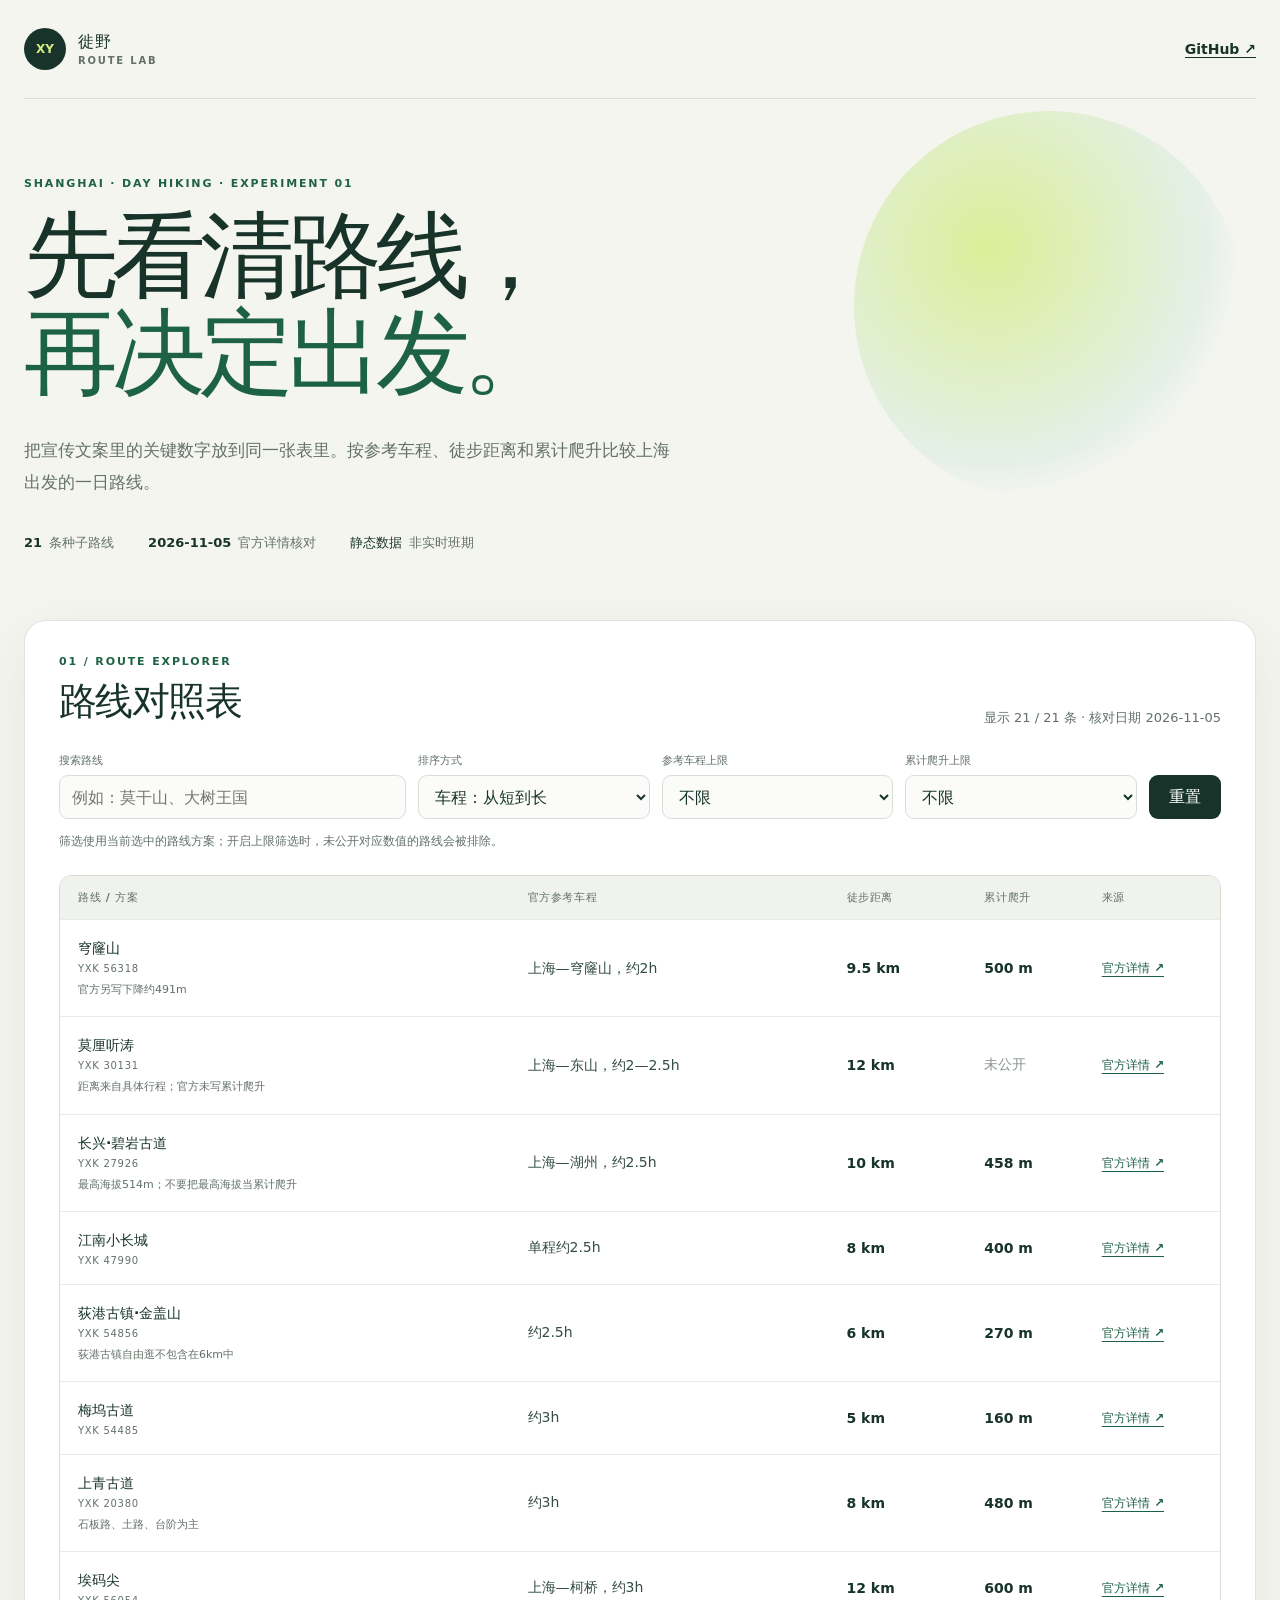
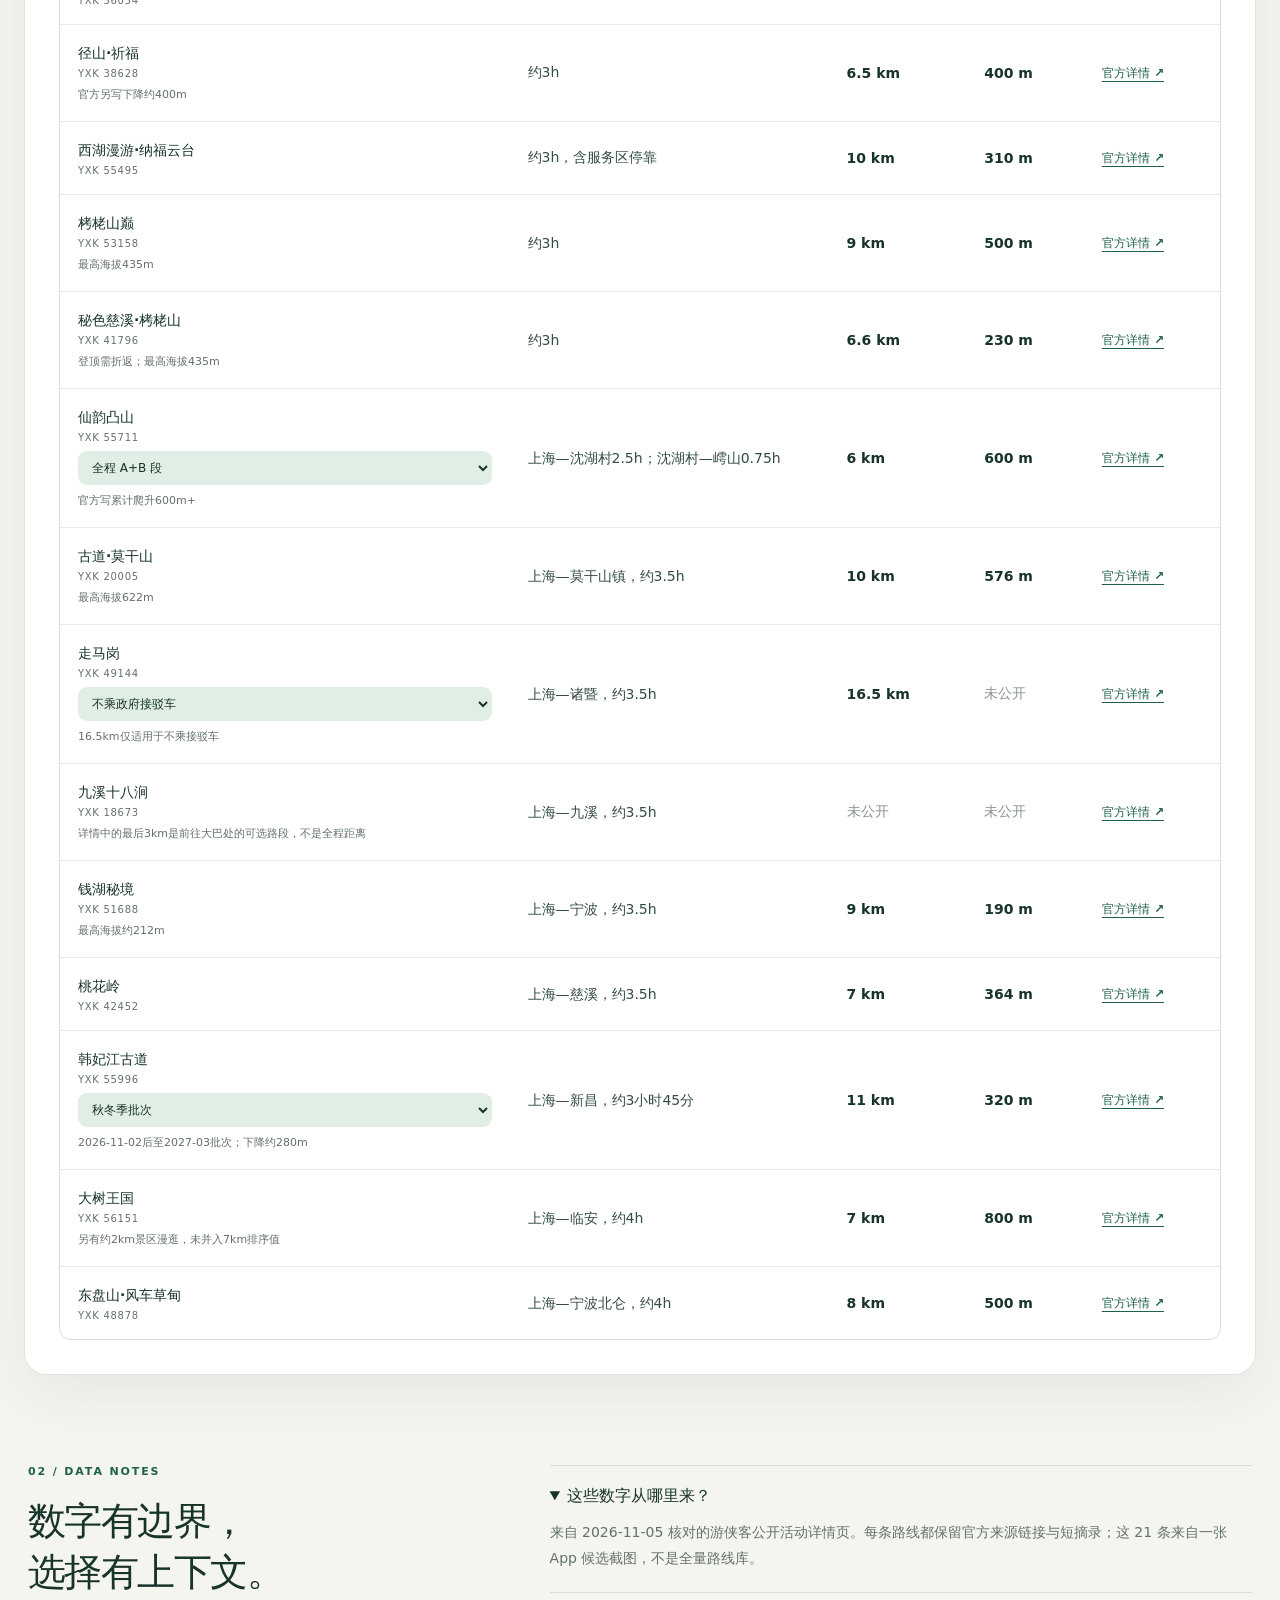
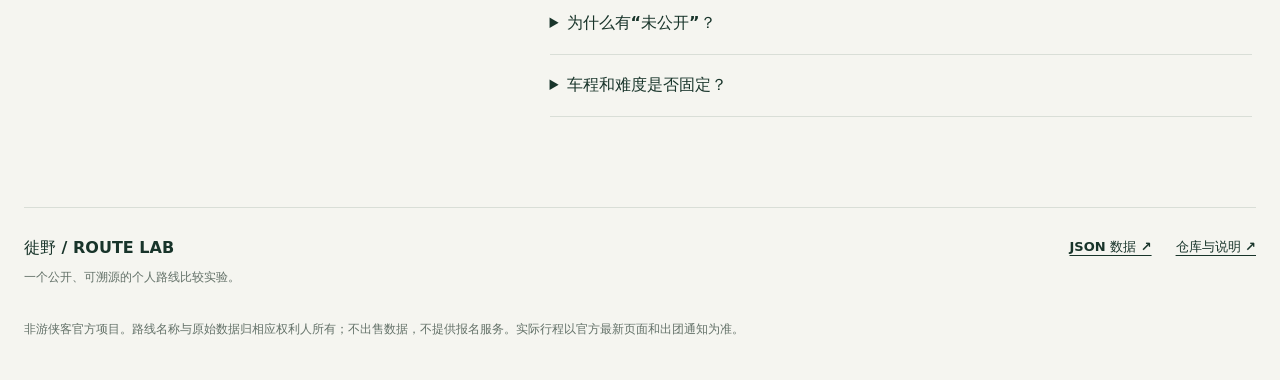
==== index.html @ b5602873 "Initial public route comparison experiment" ====
<!doctype html>
<html lang="zh-CN">
<head>
  <meta charset="utf-8">
  <meta name="viewport" content="width=device-width, initial-scale=1">
  <meta name="description" content="21 条上海一日徒步路线的车程、距离与累计爬升对照实验。">
  <title>徙野 · 上海一日徒步路线对照</title>
  <link rel="icon" href="./favicon.svg" type="image/svg+xml">
  <link rel="stylesheet" href="./style.css">
  <script src="./app.js" defer></script>
</head>
<body>
  <main class="page-shell">
    <nav class="topbar" aria-label="项目导航">
      <a class="brand" href="./" aria-label="徙野首页">
        <span class="brand-mark" aria-hidden="true">XY</span>
        <span>徙野 <small>ROUTE LAB</small></span>
      </a>
      <a class="repo-link" href="https://github.com/JohnQsk/youxiake-hiking-routes">GitHub ↗</a>
    </nav>

    <header class="hero">
      <p class="eyebrow">SHANGHAI · DAY HIKING · EXPERIMENT 01</p>
      <h1>先看清路线，<br><em>再决定出发。</em></h1>
      <p class="hero-copy">把宣传文案里的关键数字放到同一张表里。按参考车程、徒步距离和累计爬升比较上海出发的一日路线。</p>
      <div class="hero-meta" aria-label="数据集摘要">
        <span><strong id="route-total">21</strong> 条种子路线</span>
        <span><strong>2026-11-05</strong> 官方详情核对</span>
        <span><strong>静态数据</strong> 非实时班期</span>
      </div>
    </header>

    <section class="explorer" aria-labelledby="explorer-title">
      <div class="section-heading">
        <div>
          <p class="section-number">01 / ROUTE EXPLORER</p>
          <h2 id="explorer-title">路线对照表</h2>
        </div>
        <p id="result-summary" class="result-summary" aria-live="polite">正在读取路线数据…</p>
      </div>

      <div class="controls" aria-label="路线筛选与排序">
        <label class="search-control">
          <span>搜索路线</span>
          <input id="search" type="search" placeholder="例如：莫干山、大树王国" autocomplete="off">
        </label>
        <label>
          <span>排序方式</span>
          <select id="sort">
            <option value="drive-asc">车程：从短到长</option>
            <option value="drive-desc">车程：从长到短</option>
            <option value="distance-asc">距离：从短到长</option>
            <option value="distance-desc">距离：从长到短</option>
            <option value="ascent-asc">爬升：从低到高</option>
            <option value="ascent-desc">爬升：从高到低</option>
            <option value="screenshot">截图原始顺序</option>
          </select>
        </label>
        <label>
          <span>参考车程上限</span>
          <select id="max-drive">
            <option value="">不限</option>
            <option value="120">≤ 2 小时</option>
            <option value="150">≤ 2.5 小时</option>
            <option value="180">≤ 3 小时</option>
            <option value="210">≤ 3.5 小时</option>
            <option value="240">≤ 4 小时</option>
          </select>
        </label>
        <label>
          <span>累计爬升上限</span>
          <select id="max-ascent">
            <option value="">不限</option>
            <option value="200">≤ 200m</option>
            <option value="300">≤ 300m</option>
            <option value="400">≤ 400m</option>
            <option value="500">≤ 500m</option>
            <option value="600">≤ 600m</option>
            <option value="800">≤ 800m</option>
          </select>
        </label>
        <button id="reset" class="reset-button" type="button">重置</button>
      </div>

      <p class="control-note">筛选使用当前选中的路线方案；开启上限筛选时，未公开对应数值的路线会被排除。</p>

      <div class="table-wrap" tabindex="0" aria-label="可横向滚动的路线表">
        <table>
          <thead>
            <tr>
              <th scope="col">路线 / 方案</th>
              <th scope="col">官方参考车程</th>
              <th scope="col">徒步距离</th>
              <th scope="col">累计爬升</th>
              <th scope="col">来源</th>
            </tr>
          </thead>
          <tbody id="route-rows"></tbody>
        </table>
      </div>
      <p id="empty-state" class="empty-state" hidden>没有符合条件的路线。试试放宽筛选，或切换多方案路线。</p>
      <noscript>此对照表需要 JavaScript；也可以直接查看 <a href="./data/routes.json">routes.json</a>。</noscript>
    </section>

    <section class="notes" aria-labelledby="notes-title">
      <div>
        <p class="section-number">02 / DATA NOTES</p>
        <h2 id="notes-title">数字有边界，<br>选择有上下文。</h2>
      </div>
      <div class="note-list">
        <details open>
          <summary>这些数字从哪里来？</summary>
          <p>来自 2026-11-05 核对的游侠客公开活动详情页。每条路线都保留官方来源链接与短摘录；这 21 条来自一张 App 候选截图，不是全量路线库。</p>
        </details>
        <details>
          <summary>为什么有“未公开”？</summary>
          <p>未公开表示官方页面没有明确写出总量，绝不按 0 处理。最高海拔、下降、某一段接驳距离也不会被误当成累计爬升或全程徒步距离。</p>
        </details>
        <details>
          <summary>车程和难度是否固定？</summary>
          <p>车程是官方写明的单程或分段参考时间，不是实时导航时间。距离和爬升也不等于完整难度；天气、路况、季节与个人体能仍需另行判断。</p>
        </details>
      </div>
    </section>

    <footer>
      <div>
        <strong>徙野 / ROUTE LAB</strong>
        <p>一个公开、可溯源的个人路线比较实验。</p>
      </div>
      <div class="footer-links">
        <a href="./data/routes.json">JSON 数据 ↗</a>
        <a href="https://github.com/JohnQsk/youxiake-hiking-routes">仓库与说明 ↗</a>
      </div>
      <p class="disclaimer">非游侠客官方项目。路线名称与原始数据归相应权利人所有；不出售数据，不提供报名服务。实际行程以官方最新页面和出团通知为准。</p>
    </footer>
  </main>
</body>
</html>
---- style.css ----
:root {
  --paper: #f5f5f0;
  --surface: #ffffff;
  --ink: #18342a;
  --muted: #637168;
  --line: #d9ded7;
  --green: #1e6246;
  --green-light: #e0eee5;
  --lime: #d3ed82;
  --shadow: 0 18px 60px rgba(24, 52, 42, .07);
  font-family: Inter, "PingFang SC", "Microsoft YaHei", system-ui, sans-serif;
  color: var(--ink);
  background: var(--paper);
  font-synthesis: none;
}

* { box-sizing: border-box; }
html { scroll-behavior: smooth; }
body { margin: 0; min-width: 320px; }
a { color: inherit; text-underline-offset: 4px; }
button, input, select { font: inherit; }
button, select { cursor: pointer; }

.page-shell { width: min(1320px, calc(100% - 48px)); margin: 0 auto; }
.topbar { display: flex; justify-content: space-between; align-items: center; padding: 28px 0; border-bottom: 1px solid var(--line); }
.brand { display: inline-flex; align-items: center; gap: 12px; text-decoration: none; font-weight: 800; letter-spacing: .08em; }
.brand small { display: block; margin-top: 2px; color: var(--muted); font-size: 10px; letter-spacing: .18em; }
.brand-mark { display: grid; place-items: center; width: 42px; height: 42px; border-radius: 50%; background: var(--ink); color: var(--lime); font-size: 12px; letter-spacing: 0; }
.repo-link { font-size: 14px; font-weight: 650; text-decoration: none; border-bottom: 1px solid var(--ink); }

.hero { padding: 78px 0 68px; position: relative; overflow: hidden; }
.hero::after { content: ""; position: absolute; z-index: -1; width: 390px; height: 390px; right: 1%; top: 12px; border-radius: 50%; background: radial-gradient(circle at 35% 35%, var(--lime), var(--green-light) 60%, transparent 70%); opacity: .8; }
.eyebrow, .section-number { margin: 0 0 18px; color: var(--green); font-size: 11px; font-weight: 800; letter-spacing: .17em; }
h1 { max-width: 820px; margin: 0; font-size: clamp(48px, 7.5vw, 94px); line-height: 1.03; letter-spacing: -.065em; font-weight: 800; }
h1 em { color: var(--green); font-style: normal; }
.hero-copy { max-width: 650px; margin: 32px 0 36px; color: var(--muted); font-size: 17px; line-height: 1.9; }
.hero-meta { display: flex; flex-wrap: wrap; gap: 12px 34px; color: var(--muted); font-size: 13px; }
.hero-meta span { display: flex; align-items: baseline; gap: 7px; }
.hero-meta strong { color: var(--ink); font-weight: 700; }

.explorer { padding: 34px; border: 1px solid rgba(217, 222, 215, .8); border-radius: 22px; background: var(--surface); box-shadow: var(--shadow); }
.section-heading { display: flex; justify-content: space-between; align-items: end; gap: 20px; margin-bottom: 26px; }
.section-heading .section-number { margin-bottom: 8px; }
h2 { margin: 0; font-size: clamp(28px, 3vw, 40px); letter-spacing: -.04em; }
.result-summary { margin: 0; color: var(--muted); font-size: 13px; }
.controls { display: grid; grid-template-columns: minmax(210px, 1.5fr) repeat(3, minmax(150px, 1fr)) auto; gap: 12px; align-items: end; }
.controls label { display: grid; gap: 7px; min-width: 0; }
.controls label > span { color: var(--muted); font-size: 11px; font-weight: 650; }
input, select { width: 100%; min-height: 44px; border: 1px solid var(--line); border-radius: 9px; background: #fbfcf9; color: var(--ink); padding: 10px 12px; outline: none; }
input:focus, select:focus, button:focus-visible, .table-wrap:focus-visible { border-color: var(--green); box-shadow: 0 0 0 3px rgba(30, 98, 70, .12); }
.reset-button { min-height: 44px; border: 0; border-radius: 9px; background: var(--ink); color: white; padding: 10px 20px; font-weight: 650; }
.reset-button:hover { background: var(--green); }
.control-note { margin: 13px 0 24px; color: var(--muted); font-size: 12px; line-height: 1.6; }

.table-wrap { overflow-x: auto; border: 1px solid var(--line); border-radius: 12px; outline: none; }
table { width: 100%; min-width: 880px; border-collapse: collapse; text-align: left; }
th { padding: 14px 18px; background: #f0f3ed; color: var(--muted); font-size: 11px; letter-spacing: .06em; font-weight: 750; }
td { padding: 18px; border-top: 1px solid #e8ebe5; vertical-align: middle; font-size: 14px; }
tbody tr { transition: background .15s ease; }
tbody tr:hover { background: #fafbf7; }
.route-name { display: inline-block; font-weight: 720; line-height: 1.5; }
.route-id { display: block; margin-top: 4px; color: var(--muted); font-size: 10px; letter-spacing: .07em; }
.metric { display: block; font-variant-numeric: tabular-nums; font-weight: 680; white-space: nowrap; }
.drive-text { max-width: 230px; color: #344d42; line-height: 1.6; }
.unknown { color: #8a948d; font-weight: 500; }
.variant-select { min-height: 34px; margin-top: 8px; padding: 5px 9px; font-size: 12px; background: var(--green-light); border-color: transparent; }
.variant-note { display: block; max-width: 350px; margin-top: 7px; color: var(--muted); font-size: 11px; line-height: 1.55; }
.source-link { color: var(--green); font-size: 12px; font-weight: 700; white-space: nowrap; }
.empty-state { padding: 38px 20px; text-align: center; color: var(--muted); }

.notes { display: grid; grid-template-columns: .9fr 1.4fr; gap: 70px; padding: 90px 4px; }
.note-list details { border-top: 1px solid var(--line); padding: 20px 0; }
.note-list details:last-child { border-bottom: 1px solid var(--line); }
summary { cursor: pointer; font-weight: 700; }
.note-list p { margin: 13px 0 0; color: var(--muted); font-size: 14px; line-height: 1.85; }

footer { display: grid; grid-template-columns: 1fr auto; gap: 24px; align-items: start; padding: 30px 0 40px; border-top: 1px solid var(--line); }
footer p { margin: 8px 0 0; color: var(--muted); font-size: 12px; line-height: 1.7; }
.footer-links { display: flex; gap: 24px; font-size: 13px; font-weight: 650; }
.disclaimer { grid-column: 1 / -1; max-width: 900px; }

@media (max-width: 1050px) {
  .controls { grid-template-columns: repeat(2, 1fr); }
  .search-control { grid-column: 1 / -1; }
  .reset-button { align-self: end; }
}
@media (max-width: 700px) {
  .page-shell { width: min(100% - 28px, 1320px); }
  .topbar { padding: 20px 0; }
  .hero { padding: 52px 0 44px; }
  .hero::after { width: 240px; height: 240px; right: -100px; }
  .hero-copy { font-size: 15px; }
  .hero-meta { display: grid; gap: 10px; }
  .explorer { padding: 20px 14px; border-radius: 16px; }
  .section-heading { display: block; }
  .result-summary { margin-top: 10px; }
  .controls { grid-template-columns: 1fr; }
  .search-control { grid-column: auto; }
  .reset-button { width: 100%; }
  .notes { grid-template-columns: 1fr; gap: 32px; padding: 60px 4px; }
  footer { grid-template-columns: 1fr; }
  .footer-links { flex-wrap: wrap; }
}
@media (prefers-reduced-motion: reduce) {
  html { scroll-behavior: auto; }
  * { transition: none !important; }
}
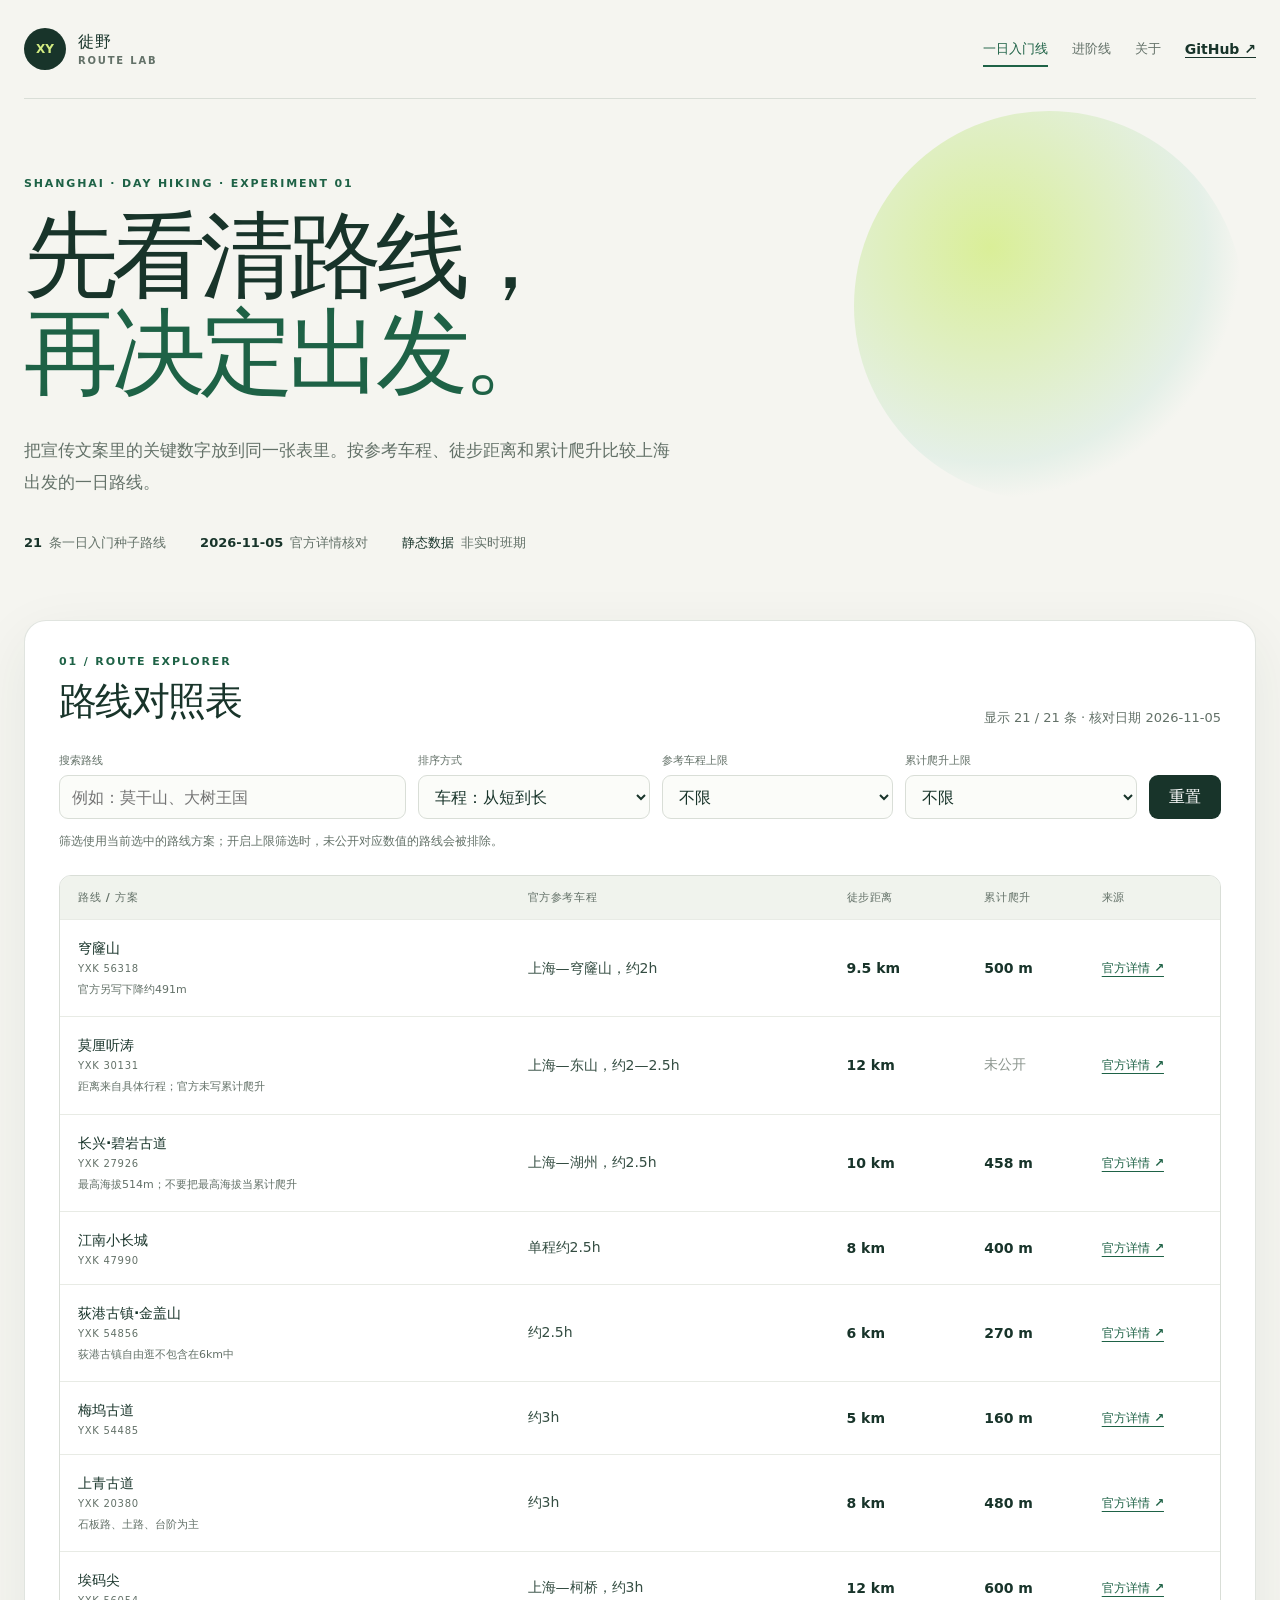
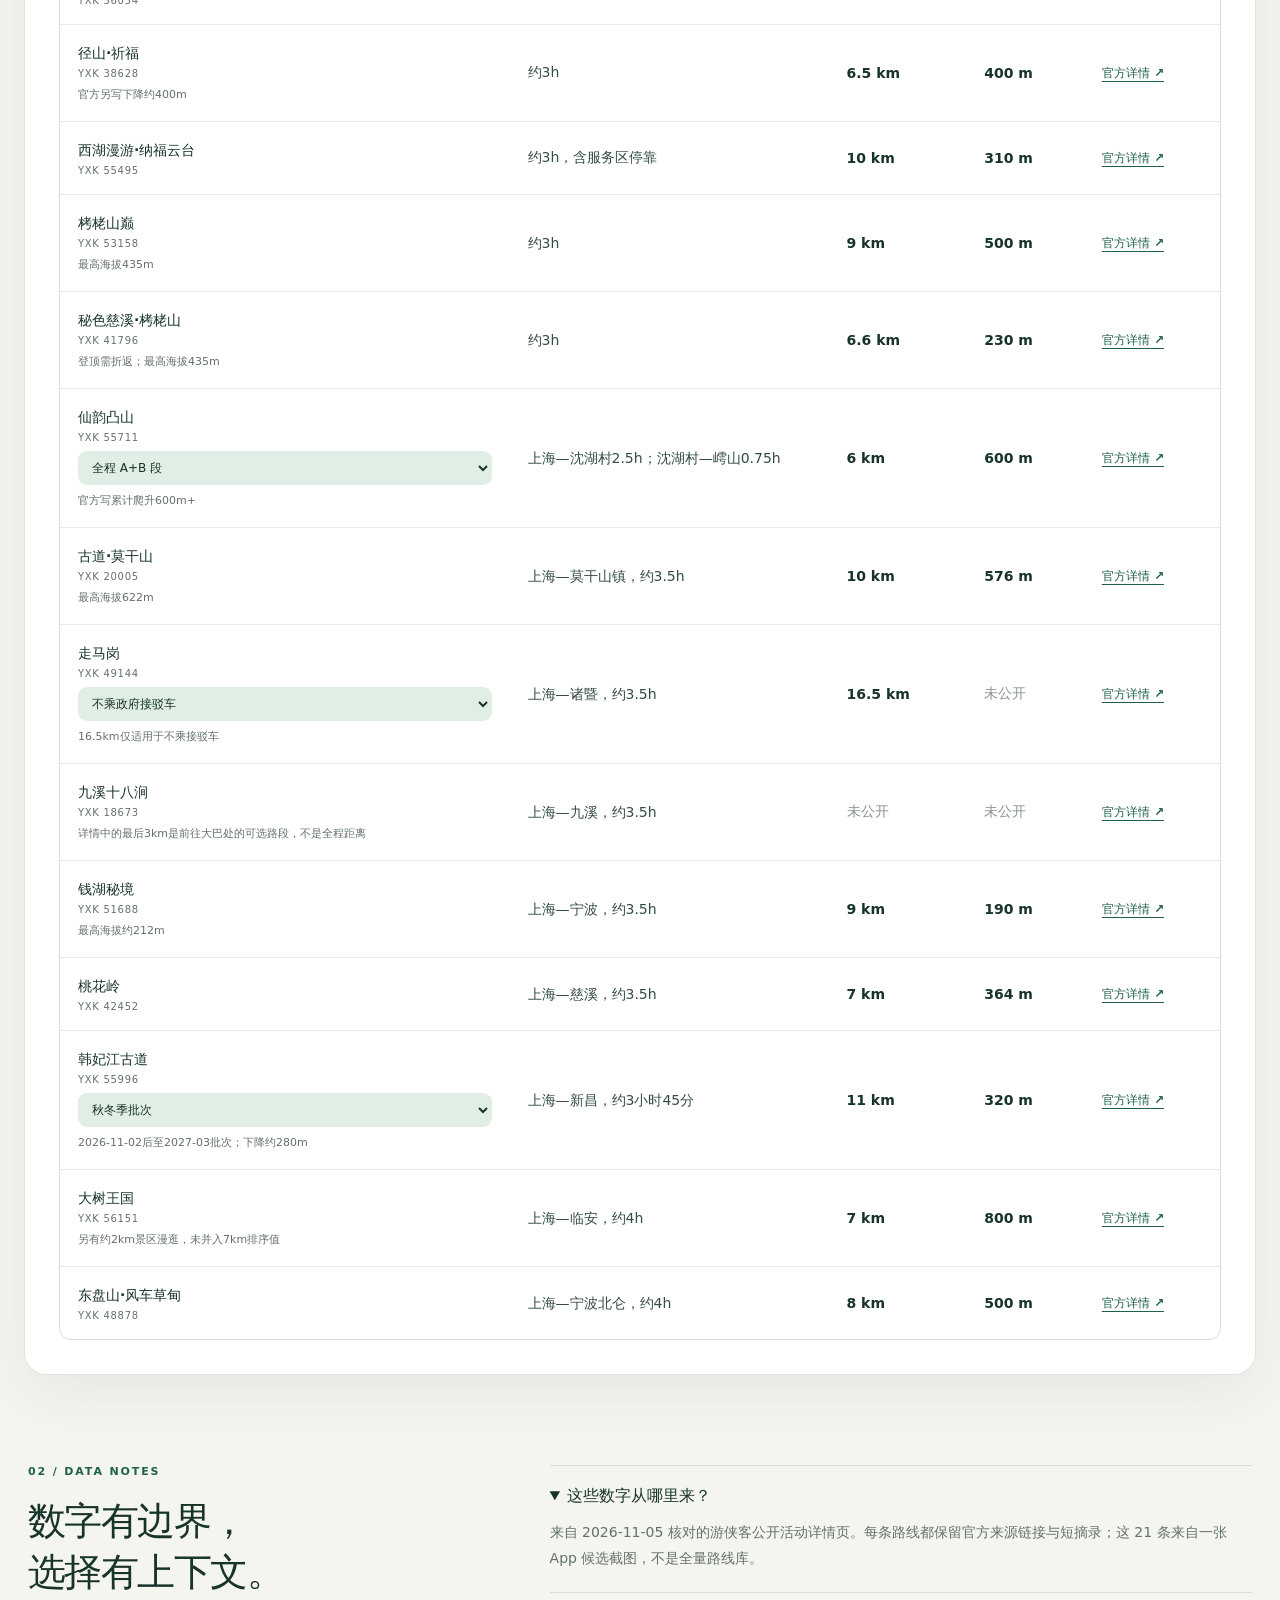
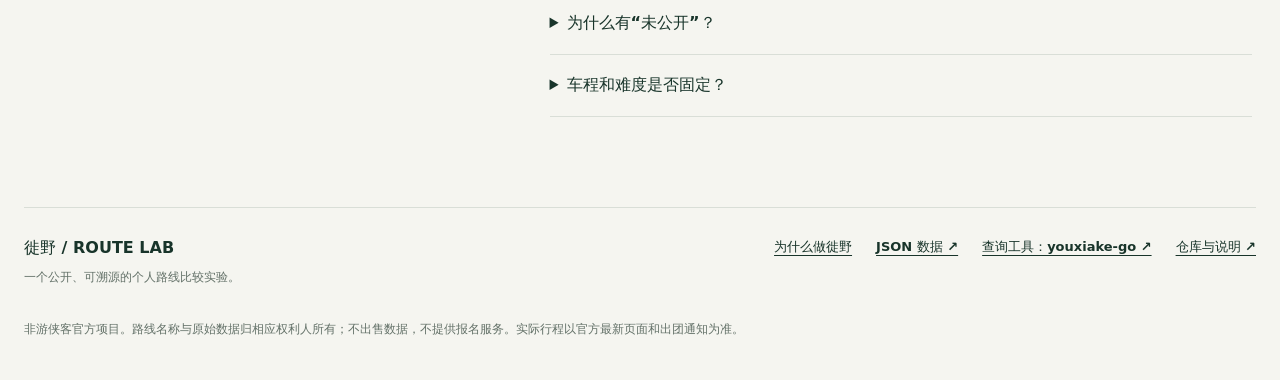
==== commit 0ca661e3: "Add project story, credits and advanced route placeholder" ====
--- a/index.html
+++ b/index.html
@@ -16,7 +16,12 @@
         <span class="brand-mark" aria-hidden="true">XY</span>
         <span>徙野 <small>ROUTE LAB</small></span>
       </a>
-      <a class="repo-link" href="https://github.com/JohnQsk/youxiake-hiking-routes">GitHub ↗</a>
+      <div class="nav-links">
+        <a class="nav-link" href="./" aria-current="page">一日入门线</a>
+        <a class="nav-link" href="./advanced.html">进阶线</a>
+        <a class="nav-link" href="./about.html">关于</a>
+        <a class="repo-link" href="https://github.com/JohnQsk/youxiake-hiking-routes">GitHub ↗</a>
+      </div>
     </nav>
 
     <header class="hero">
@@ -24,7 +29,7 @@
       <h1>先看清路线，<br><em>再决定出发。</em></h1>
       <p class="hero-copy">把宣传文案里的关键数字放到同一张表里。按参考车程、徒步距离和累计爬升比较上海出发的一日路线。</p>
       <div class="hero-meta" aria-label="数据集摘要">
-        <span><strong id="route-total">21</strong> 条种子路线</span>
+        <span><strong id="route-total">21</strong> 条一日入门种子路线</span>
         <span><strong>2026-11-05</strong> 官方详情核对</span>
         <span><strong>静态数据</strong> 非实时班期</span>
       </div>
@@ -129,7 +134,9 @@
         <p>一个公开、可溯源的个人路线比较实验。</p>
       </div>
       <div class="footer-links">
+        <a href="./about.html">为什么做徙野</a>
         <a href="./data/routes.json">JSON 数据 ↗</a>
+        <a href="https://github.com/vanawaker/youxiake-go">查询工具：youxiake-go ↗</a>
         <a href="https://github.com/JohnQsk/youxiake-hiking-routes">仓库与说明 ↗</a>
       </div>
       <p class="disclaimer">非游侠客官方项目。路线名称与原始数据归相应权利人所有；不出售数据，不提供报名服务。实际行程以官方最新页面和出团通知为准。</p>
--- a/style.css
+++ b/style.css
@@ -26,6 +26,10 @@
 .brand { display: inline-flex; align-items: center; gap: 12px; text-decoration: none; font-weight: 800; letter-spacing: .08em; }
 .brand small { display: block; margin-top: 2px; color: var(--muted); font-size: 10px; letter-spacing: .18em; }
 .brand-mark { display: grid; place-items: center; width: 42px; height: 42px; border-radius: 50%; background: var(--ink); color: var(--lime); font-size: 12px; letter-spacing: 0; }
+.nav-links { display: flex; align-items: center; flex-wrap: wrap; gap: 24px; }
+.nav-link { position: relative; color: var(--muted); font-size: 13px; font-weight: 650; text-decoration: none; }
+.nav-link:hover, .nav-link[aria-current="page"] { color: var(--green); }
+.nav-link[aria-current="page"]::after { content: ""; position: absolute; left: 0; right: 0; bottom: -9px; height: 2px; background: var(--green); }
 .repo-link { font-size: 14px; font-weight: 650; text-decoration: none; border-bottom: 1px solid var(--ink); }
 
 .hero { padding: 78px 0 68px; position: relative; overflow: hidden; }
@@ -79,6 +83,34 @@
 .footer-links { display: flex; gap: 24px; font-size: 13px; font-weight: 650; }
 .disclaimer { grid-column: 1 / -1; max-width: 900px; }
 
+.subpage-hero { max-width: 850px; padding: 74px 0 48px; }
+.subpage-hero h1 { font-size: clamp(42px, 6vw, 76px); }
+.subpage-hero .hero-copy { margin-bottom: 0; }
+.about-grid { display: grid; grid-template-columns: 1.4fr .8fr; gap: 70px; padding: 20px 0 70px; }
+.prose section { margin-bottom: 38px; }
+.prose h2 { margin-bottom: 15px; font-size: 25px; letter-spacing: -.025em; }
+.prose p, .prose li { color: var(--muted); font-size: 15px; line-height: 1.95; }
+.prose p { margin: 0; }
+.prose ul { margin: 12px 0 0; padding-left: 22px; }
+.prose a { color: var(--green); font-weight: 650; }
+.principle-card { align-self: start; padding: 26px; border-radius: 16px; background: var(--ink); color: white; }
+.principle-card h2 { margin-bottom: 20px; font-size: 22px; }
+.principle-card p { margin: 0 0 18px; color: #d6e2d9; font-size: 13px; line-height: 1.8; }
+.principle-card p:last-child { margin-bottom: 0; }
+.credit-box { display: flex; justify-content: space-between; align-items: center; gap: 30px; padding: 30px; margin-bottom: 70px; border-radius: 16px; background: var(--green-light); }
+.credit-box h2 { margin-bottom: 10px; font-size: 26px; }
+.credit-box p { margin: 0; color: var(--muted); line-height: 1.8; }
+.credit-box a { color: var(--green); font-weight: 750; }
+.credit-box .primary-link { color: white; }
+.credit-box .primary-link:hover { color: white; }
+.placeholder { display: grid; place-items: center; min-height: 540px; padding: 70px 20px; text-align: center; }
+.placeholder-inner { max-width: 620px; }
+.placeholder-mark { display: grid; place-items: center; width: 76px; height: 76px; margin: 0 auto 30px; border: 1px solid var(--green); border-radius: 50%; color: var(--green); font-size: 13px; letter-spacing: .12em; }
+.placeholder h1 { font-size: clamp(48px, 8vw, 88px); }
+.placeholder p { margin: 26px auto 32px; color: var(--muted); line-height: 1.9; }
+.primary-link { display: inline-block; padding: 12px 20px; border-radius: 9px; background: var(--ink); color: white; text-decoration: none; font-size: 14px; font-weight: 700; }
+.primary-link:hover { background: var(--green); }
+
 @media (max-width: 1050px) {
   .controls { grid-template-columns: repeat(2, 1fr); }
   .search-control { grid-column: 1 / -1; }
@@ -86,7 +118,15 @@
 }
 @media (max-width: 700px) {
   .page-shell { width: min(100% - 28px, 1320px); }
-  .topbar { padding: 20px 0; }
+  .topbar { padding: 20px 0; flex-direction: column; align-items: flex-start; gap: 20px; }
+  .nav-links { width: 100%; justify-content: flex-start; gap: 14px 20px; }
+  .nav-link { font-size: 12px; }
+  .repo-link { font-size: 12px; }
+  .subpage-hero { padding: 52px 0 35px; }
+  .about-grid { grid-template-columns: 1fr; gap: 20px; padding-bottom: 45px; }
+  .credit-box { display: block; padding: 22px; margin-bottom: 45px; }
+  .credit-box .primary-link { display: inline-block; margin-top: 22px; }
+  .placeholder { min-height: 480px; padding: 55px 8px; }
   .hero { padding: 52px 0 44px; }
   .hero::after { width: 240px; height: 240px; right: -100px; }
   .hero-copy { font-size: 15px; }
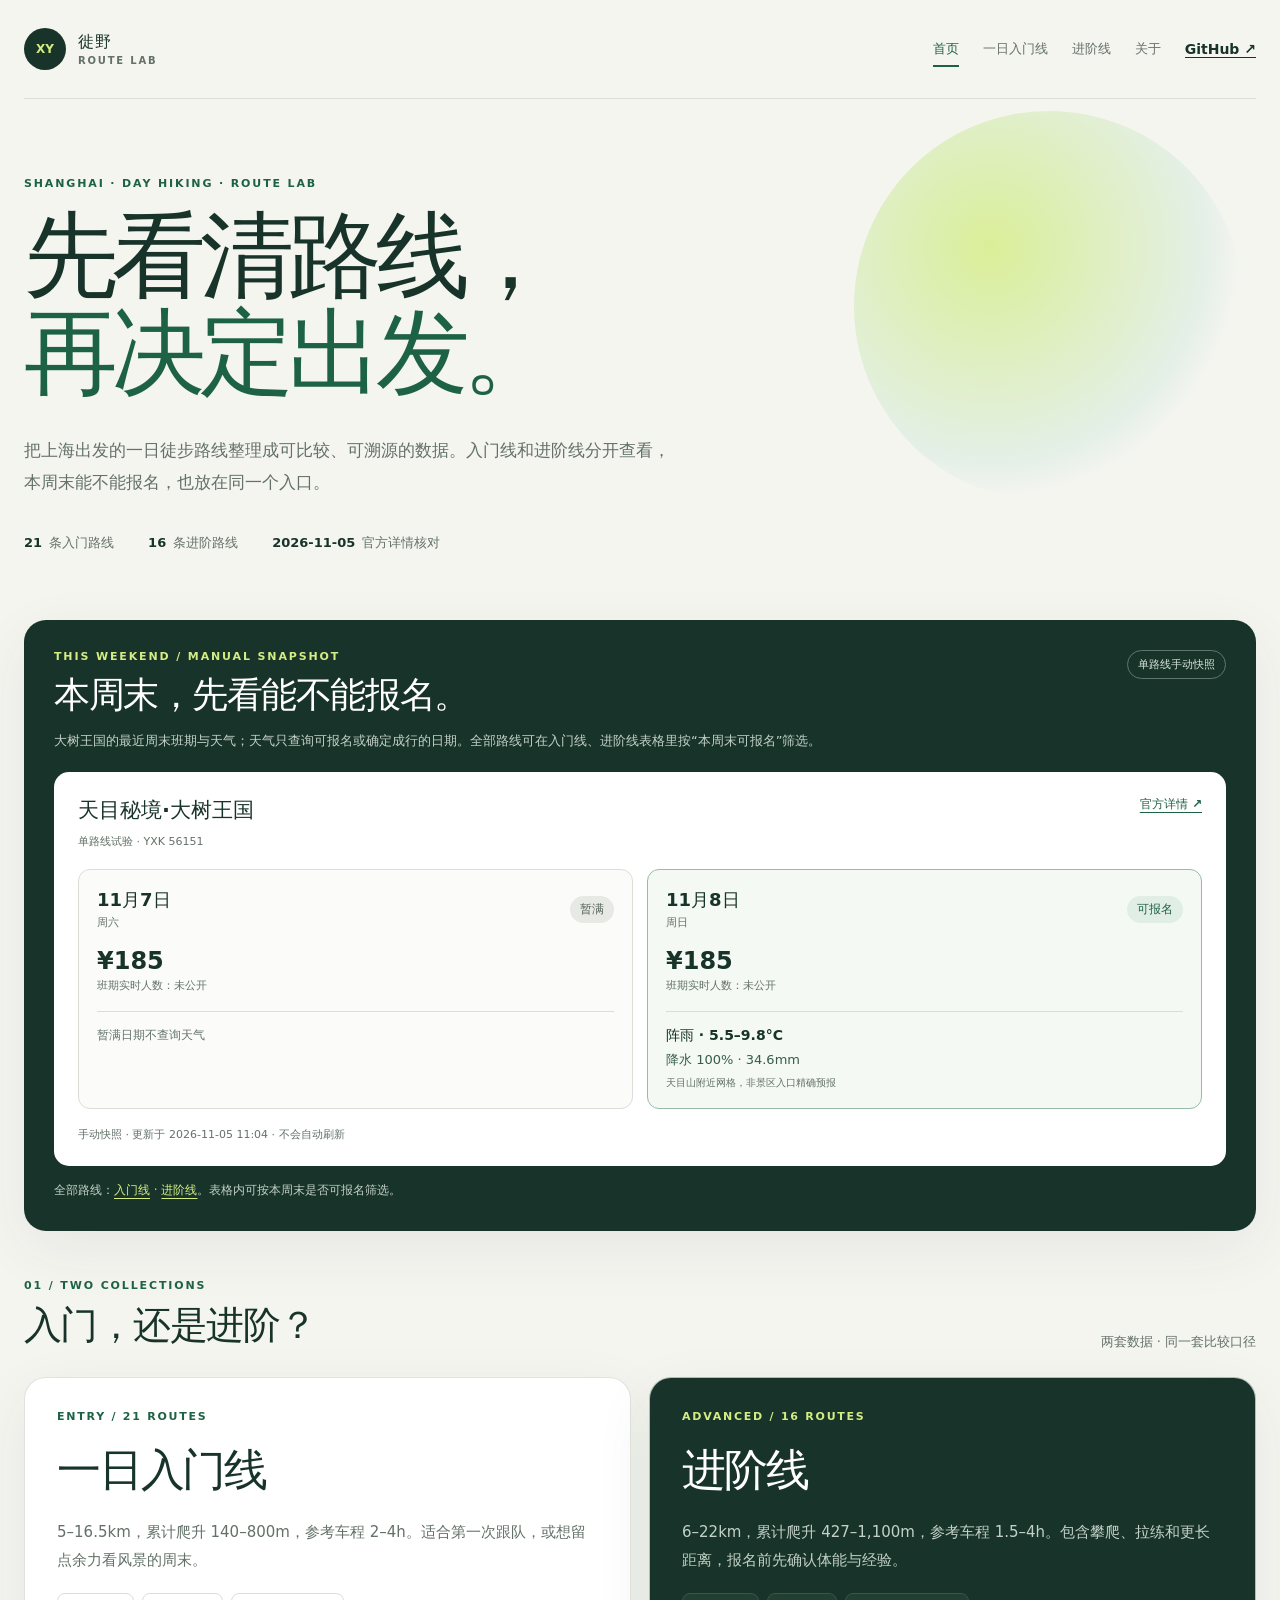
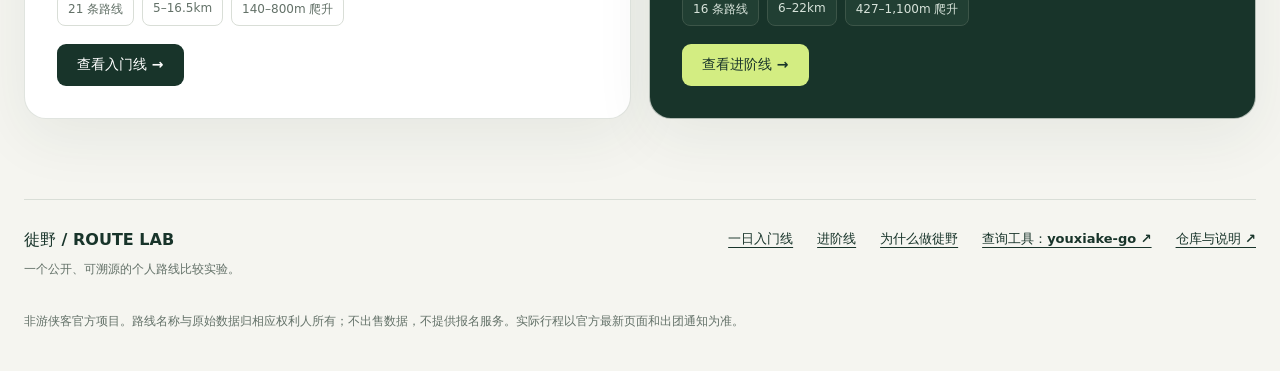
==== commit 263d2b3e: "Add advanced routes, weekend availability and homepage - Add 16 verified advanced routes with series" ====
--- a/index.html
+++ b/index.html
@@ -3,11 +3,11 @@
 <head>
   <meta charset="utf-8">
   <meta name="viewport" content="width=device-width, initial-scale=1">
-  <meta name="description" content="21 条上海一日徒步路线的车程、距离与累计爬升对照实验。">
+  <meta name="description" content="徙野：把上海出发的一日徒步路线整理成可比较、可溯源的数据，入门线与进阶线分开查看，并标注本周末能否报名。">
   <title>徙野 · 上海一日徒步路线对照</title>
   <link rel="icon" href="./favicon.svg" type="image/svg+xml">
   <link rel="stylesheet" href="./style.css">
-  <script src="./app.js" defer></script>
+  <script src="./weekend.js" defer></script>
 </head>
 <body>
   <main class="page-shell">
@@ -17,7 +17,8 @@
         <span>徙野 <small>ROUTE LAB</small></span>
       </a>
       <div class="nav-links">
-        <a class="nav-link" href="./" aria-current="page">一日入门线</a>
+        <a class="nav-link" href="./" aria-current="page">首页</a>
+        <a class="nav-link" href="./beginner.html">一日入门线</a>
         <a class="nav-link" href="./advanced.html">进阶线</a>
         <a class="nav-link" href="./about.html">关于</a>
         <a class="repo-link" href="https://github.com/JohnQsk/youxiake-hiking-routes">GitHub ↗</a>
@@ -25,106 +26,65 @@
     </nav>
 
     <header class="hero">
-      <p class="eyebrow">SHANGHAI · DAY HIKING · EXPERIMENT 01</p>
+      <p class="eyebrow">SHANGHAI · DAY HIKING · ROUTE LAB</p>
       <h1>先看清路线，<br><em>再决定出发。</em></h1>
-      <p class="hero-copy">把宣传文案里的关键数字放到同一张表里。按参考车程、徒步距离和累计爬升比较上海出发的一日路线。</p>
+      <p class="hero-copy">把上海出发的一日徒步路线整理成可比较、可溯源的数据。入门线和进阶线分开查看，本周末能不能报名，也放在同一个入口。</p>
       <div class="hero-meta" aria-label="数据集摘要">
-        <span><strong id="route-total">21</strong> 条一日入门种子路线</span>
+        <span><strong>21</strong> 条入门路线</span>
+        <span><strong>16</strong> 条进阶路线</span>
         <span><strong>2026-11-05</strong> 官方详情核对</span>
-        <span><strong>静态数据</strong> 非实时班期</span>
       </div>
     </header>
 
-    <section class="explorer" aria-labelledby="explorer-title">
+    <section class="weekend-preview" aria-labelledby="weekend-title">
+      <div class="weekend-heading">
+        <div>
+          <p class="section-number">THIS WEEKEND / MANUAL SNAPSHOT</p>
+          <h2 id="weekend-title">本周末，先看能不能报名。</h2>
+        </div>
+        <span class="experiment-badge">单路线手动快照</span>
+      </div>
+      <p class="weekend-intro">大树王国的最近周末班期与天气；天气只查询可报名或确定成行的日期。全部路线可在入门线、进阶线表格里按“本周末可报名”筛选。</p>
+      <div id="weekend-preview-content" aria-live="polite">
+        <p class="preview-loading">正在读取大树王国的手动快照…</p>
+      </div>
+      <noscript>本周预览需要 JavaScript，也可以直接查看 <a href="./data/weekend-preview.json">weekend-preview.json</a>。</noscript>
+      <p class="weekend-more">全部路线：<a href="./beginner.html">入门线</a> · <a href="./advanced.html">进阶线</a>。表格内可按本周末是否可报名筛选。</p>
+    </section>
+
+    <section class="families" aria-labelledby="families-title">
       <div class="section-heading">
         <div>
-          <p class="section-number">01 / ROUTE EXPLORER</p>
-          <h2 id="explorer-title">路线对照表</h2>
+          <p class="section-number">01 / TWO COLLECTIONS</p>
+          <h2 id="families-title">入门，还是进阶？</h2>
         </div>
-        <p id="result-summary" class="result-summary" aria-live="polite">正在读取路线数据…</p>
+        <p class="result-summary">两套数据 · 同一套比较口径</p>
       </div>
 
-      <div class="controls" aria-label="路线筛选与排序">
-        <label class="search-control">
-          <span>搜索路线</span>
-          <input id="search" type="search" placeholder="例如：莫干山、大树王国" autocomplete="off">
-        </label>
-        <label>
-          <span>排序方式</span>
-          <select id="sort">
-            <option value="drive-asc">车程：从短到长</option>
-            <option value="drive-desc">车程：从长到短</option>
-            <option value="distance-asc">距离：从短到长</option>
-            <option value="distance-desc">距离：从长到短</option>
-            <option value="ascent-asc">爬升：从低到高</option>
-            <option value="ascent-desc">爬升：从高到低</option>
-            <option value="screenshot">截图原始顺序</option>
-          </select>
-        </label>
-        <label>
-          <span>参考车程上限</span>
-          <select id="max-drive">
-            <option value="">不限</option>
-            <option value="120">≤ 2 小时</option>
-            <option value="150">≤ 2.5 小时</option>
-            <option value="180">≤ 3 小时</option>
-            <option value="210">≤ 3.5 小时</option>
-            <option value="240">≤ 4 小时</option>
-          </select>
-        </label>
-        <label>
-          <span>累计爬升上限</span>
-          <select id="max-ascent">
-            <option value="">不限</option>
-            <option value="200">≤ 200m</option>
-            <option value="300">≤ 300m</option>
-            <option value="400">≤ 400m</option>
-            <option value="500">≤ 500m</option>
-            <option value="600">≤ 600m</option>
-            <option value="800">≤ 800m</option>
-          </select>
-        </label>
-        <button id="reset" class="reset-button" type="button">重置</button>
-      </div>
+      <div class="family-grid">
+        <article class="family-card">
+          <p class="family-label">ENTRY / 21 ROUTES</p>
+          <h3>一日入门线</h3>
+          <p class="family-copy">5–16.5km，累计爬升 140–800m，参考车程 2–4h。适合第一次跟队，或想留点余力看风景的周末。</p>
+          <ul class="family-facts" aria-label="入门线数据摘要">
+            <li>21 条路线</li>
+            <li>5–16.5km</li>
+            <li>140–800m 爬升</li>
+          </ul>
+          <a class="primary-link" href="./beginner.html">查看入门线 →</a>
+        </article>
 
-      <p class="control-note">筛选使用当前选中的路线方案；开启上限筛选时，未公开对应数值的路线会被排除。</p>
-
-      <div class="table-wrap" tabindex="0" aria-label="可横向滚动的路线表">
-        <table>
-          <thead>
-            <tr>
-              <th scope="col">路线 / 方案</th>
-              <th scope="col">官方参考车程</th>
-              <th scope="col">徒步距离</th>
-              <th scope="col">累计爬升</th>
-              <th scope="col">来源</th>
-            </tr>
-          </thead>
-          <tbody id="route-rows"></tbody>
-        </table>
-      </div>
-      <p id="empty-state" class="empty-state" hidden>没有符合条件的路线。试试放宽筛选，或切换多方案路线。</p>
-      <noscript>此对照表需要 JavaScript；也可以直接查看 <a href="./data/routes.json">routes.json</a>。</noscript>
-    </section>
-
-    <section class="notes" aria-labelledby="notes-title">
-      <div>
-        <p class="section-number">02 / DATA NOTES</p>
-        <h2 id="notes-title">数字有边界，<br>选择有上下文。</h2>
-      </div>
-      <div class="note-list">
-        <details open>
-          <summary>这些数字从哪里来？</summary>
-          <p>来自 2026-11-05 核对的游侠客公开活动详情页。每条路线都保留官方来源链接与短摘录；这 21 条来自一张 App 候选截图，不是全量路线库。</p>
-        </details>
-        <details>
-          <summary>为什么有“未公开”？</summary>
-          <p>未公开表示官方页面没有明确写出总量，绝不按 0 处理。最高海拔、下降、某一段接驳距离也不会被误当成累计爬升或全程徒步距离。</p>
-        </details>
-        <details>
-          <summary>车程和难度是否固定？</summary>
-          <p>车程是官方写明的单程或分段参考时间，不是实时导航时间。距离和爬升也不等于完整难度；天气、路况、季节与个人体能仍需另行判断。</p>
-        </details>
+        <article class="family-card family-card-advanced">
+          <p class="family-label">ADVANCED / 16 ROUTES</p>
+          <h3>进阶线</h3>
+          <p class="family-copy">6–22km，累计爬升 427–1,100m，参考车程 1.5–4h。包含攀爬、拉练和更长距离，报名前先确认体能与经验。</p>
+          <ul class="family-facts" aria-label="进阶线数据摘要">
+            <li>16 条路线</li>
+            <li>6–22km</li>
+            <li>427–1,100m 爬升</li>
+          </ul>
+          <a class="primary-link" href="./advanced.html">查看进阶线 →</a>
+        </article>
       </div>
     </section>
 
@@ -134,8 +94,9 @@
         <p>一个公开、可溯源的个人路线比较实验。</p>
       </div>
       <div class="footer-links">
+        <a href="./beginner.html">一日入门线</a>
+        <a href="./advanced.html">进阶线</a>
         <a href="./about.html">为什么做徙野</a>
-        <a href="./data/routes.json">JSON 数据 ↗</a>
         <a href="https://github.com/vanawaker/youxiake-go">查询工具：youxiake-go ↗</a>
         <a href="https://github.com/JohnQsk/youxiake-hiking-routes">仓库与说明 ↗</a>
       </div>
--- a/style.css
+++ b/style.css
@@ -42,12 +42,59 @@
 .hero-meta span { display: flex; align-items: baseline; gap: 7px; }
 .hero-meta strong { color: var(--ink); font-weight: 700; }
 
+.weekend-preview { margin-bottom: 28px; padding: 30px; border-radius: 22px; background: var(--ink); color: white; box-shadow: var(--shadow); }
+.weekend-heading { display: flex; justify-content: space-between; align-items: start; gap: 20px; }
+.weekend-preview .section-number { margin-bottom: 8px; color: var(--lime); }
+.weekend-heading h2 { font-size: clamp(25px, 3vw, 36px); }
+.experiment-badge { flex: none; padding: 6px 10px; border: 1px solid #5f776b; border-radius: 999px; color: #d6e2d9; font-size: 11px; }
+.weekend-intro { margin: 12px 0 22px; color: #c3d1c8; font-size: 13px; }
+.weekend-route-card { padding: 24px; border-radius: 15px; background: var(--surface); color: var(--ink); }
+.weekend-route-header { display: flex; justify-content: space-between; align-items: start; gap: 20px; margin-bottom: 20px; }
+.weekend-route-header h3 { margin: 0 0 6px; font-size: 21px; }
+.snapshot-label { color: var(--muted); font-size: 11px; }
+.day-grid { display: grid; grid-template-columns: repeat(2, minmax(0, 1fr)); gap: 14px; }
+.day-card { padding: 18px; border: 1px solid var(--line); border-radius: 12px; background: #fbfcf9; }
+.day-card.status-available, .day-card.status-confirmed { border-color: #96bca7; background: #f4f9f3; }
+.day-heading { display: flex; justify-content: space-between; align-items: center; gap: 12px; }
+.day-date { display: block; font-size: 18px; }
+.weekday { display: block; margin-top: 3px; color: var(--muted); font-size: 11px; }
+.status-pill { padding: 5px 10px; border-radius: 999px; background: #e6e9e4; color: #59655e; font-size: 12px; font-weight: 700; }
+.status-available .status-pill, .status-confirmed .status-pill { background: var(--green-light); color: var(--green); }
+.day-price { display: block; margin-top: 17px; font-size: 24px; font-weight: 750; }
+.participant-count { display: block; margin-top: 3px; color: var(--muted); font-size: 11px; }
+.day-weather { display: grid; gap: 6px; margin-top: 18px; padding-top: 15px; border-top: 1px solid var(--line); }
+.weather-title { font-size: 14px; }
+.weather-rain { color: #385d4d; font-size: 13px; }
+.weather-location { color: var(--muted); font-size: 10px; line-height: 1.5; }
+.weather-skipped, .weather-pending { margin: 18px 0 0; padding-top: 15px; border-top: 1px solid var(--line); color: var(--muted); font-size: 12px; }
+.snapshot-time { margin: 18px 0 0; color: var(--muted); font-size: 11px; }
+.preview-loading, .preview-error { margin: 0; color: #d6e2d9; font-size: 13px; }
+.weekend-more { margin: 14px 0 0; color: #c3d1c8; font-size: 12px; line-height: 1.7; }
+.weekend-more a { color: var(--lime); font-weight: 650; }
+
+.families { padding: 20px 0 80px; }
+.family-grid { display: grid; grid-template-columns: repeat(2, minmax(0, 1fr)); gap: 18px; }
+.family-card { display: flex; flex-direction: column; gap: 18px; padding: 32px; border: 1px solid rgba(217, 222, 215, .8); border-radius: 22px; background: var(--surface); box-shadow: var(--shadow); }
+.family-label { margin: 0; color: var(--green); font-size: 11px; font-weight: 800; letter-spacing: .16em; }
+.family-card h3 { margin: 0; font-size: clamp(30px, 3.4vw, 46px); letter-spacing: -.05em; }
+.family-copy { margin: 0; color: var(--muted); font-size: 15px; line-height: 1.9; }
+.family-facts { display: flex; flex-wrap: wrap; gap: 8px; margin: 0; padding: 0; list-style: none; }
+.family-facts li { padding: 7px 10px; border: 1px solid var(--line); border-radius: 8px; color: var(--muted); font-size: 12px; }
+.family-card .primary-link { margin-top: auto; align-self: flex-start; }
+.family-card-advanced { background: var(--ink); color: white; }
+.family-card-advanced .family-label { color: var(--lime); }
+.family-card-advanced .family-copy { color: #c3d1c8; }
+.family-card-advanced .family-facts li { border-color: #3c5548; background: #213f33; color: #d6e2d9; }
+.family-card-advanced .primary-link { background: var(--lime); color: var(--ink); }
+.family-card-advanced .primary-link:hover { background: white; }
+
 .explorer { padding: 34px; border: 1px solid rgba(217, 222, 215, .8); border-radius: 22px; background: var(--surface); box-shadow: var(--shadow); }
 .section-heading { display: flex; justify-content: space-between; align-items: end; gap: 20px; margin-bottom: 26px; }
 .section-heading .section-number { margin-bottom: 8px; }
 h2 { margin: 0; font-size: clamp(28px, 3vw, 40px); letter-spacing: -.04em; }
 .result-summary { margin: 0; color: var(--muted); font-size: 13px; }
 .controls { display: grid; grid-template-columns: minmax(210px, 1.5fr) repeat(3, minmax(150px, 1fr)) auto; gap: 12px; align-items: end; }
+.controls.with-weekend { grid-template-columns: minmax(180px, 1.4fr) repeat(4, minmax(135px, 1fr)) auto; }
 .controls label { display: grid; gap: 7px; min-width: 0; }
 .controls label > span { color: var(--muted); font-size: 11px; font-weight: 650; }
 input, select { width: 100%; min-height: 44px; border: 1px solid var(--line); border-radius: 9px; background: #fbfcf9; color: var(--ink); padding: 10px 12px; outline: none; }
@@ -58,11 +105,13 @@
 
 .table-wrap { overflow-x: auto; border: 1px solid var(--line); border-radius: 12px; outline: none; }
 table { width: 100%; min-width: 880px; border-collapse: collapse; text-align: left; }
+table.weekend-table { min-width: 1000px; }
 th { padding: 14px 18px; background: #f0f3ed; color: var(--muted); font-size: 11px; letter-spacing: .06em; font-weight: 750; }
 td { padding: 18px; border-top: 1px solid #e8ebe5; vertical-align: middle; font-size: 14px; }
 tbody tr { transition: background .15s ease; }
 tbody tr:hover { background: #fafbf7; }
 .route-name { display: inline-block; font-weight: 720; line-height: 1.5; }
+.route-series { display: block; width: max-content; margin-bottom: 5px; padding: 2px 8px; border-radius: 999px; background: var(--green-light); color: var(--green); font-size: 10px; font-weight: 750; letter-spacing: .03em; }
 .route-id { display: block; margin-top: 4px; color: var(--muted); font-size: 10px; letter-spacing: .07em; }
 .metric { display: block; font-variant-numeric: tabular-nums; font-weight: 680; white-space: nowrap; }
 .drive-text { max-width: 230px; color: #344d42; line-height: 1.6; }
@@ -70,6 +119,16 @@
 .variant-select { min-height: 34px; margin-top: 8px; padding: 5px 9px; font-size: 12px; background: var(--green-light); border-color: transparent; }
 .variant-note { display: block; max-width: 350px; margin-top: 7px; color: var(--muted); font-size: 11px; line-height: 1.55; }
 .source-link { color: var(--green); font-size: 12px; font-weight: 700; white-space: nowrap; }
+.weekend-note { margin: -12px 0 24px; color: var(--muted); font-size: 11px; line-height: 1.6; }
+.weekend-cell { min-width: 150px; }
+.weekend-days { display: grid; gap: 4px; }
+.weekend-day { display: flex; align-items: baseline; gap: 6px; white-space: nowrap; }
+.weekend-date { font-size: 12px; font-weight: 700; font-variant-numeric: tabular-nums; }
+.weekend-status { padding: 2px 6px; border-radius: 999px; font-size: 10px; font-weight: 700; }
+.weekend-status.is-bookable { background: var(--green-light); color: var(--green); }
+.weekend-status.is-unavailable { background: #f1e7d7; color: #8a5a2b; }
+.weekend-price { color: var(--muted); font-size: 11px; }
+.weekend-none { color: #8a948d; font-size: 12px; white-space: nowrap; }
 .empty-state { padding: 38px 20px; text-align: center; color: var(--muted); }
 
 .notes { display: grid; grid-template-columns: .9fr 1.4fr; gap: 70px; padding: 90px 4px; }
@@ -112,7 +171,7 @@
 .primary-link:hover { background: var(--green); }
 
 @media (max-width: 1050px) {
-  .controls { grid-template-columns: repeat(2, 1fr); }
+  .controls, .controls.with-weekend { grid-template-columns: repeat(2, 1fr); }
   .search-control { grid-column: 1 / -1; }
   .reset-button { align-self: end; }
 }
@@ -131,10 +190,21 @@
   .hero::after { width: 240px; height: 240px; right: -100px; }
   .hero-copy { font-size: 15px; }
   .hero-meta { display: grid; gap: 10px; }
+  .weekend-preview { padding: 20px 14px; border-radius: 16px; }
+  .weekend-heading { display: block; }
+  .experiment-badge { display: inline-block; margin-top: 14px; }
+  .weekend-route-card { padding: 17px; }
+  .weekend-route-header { display: block; }
+  .weekend-route-header .source-link { display: inline-block; margin-top: 12px; }
+  .day-grid { grid-template-columns: 1fr; }
+  .weekend-more { font-size: 11px; }
+  .families { padding: 8px 0 50px; }
+  .family-grid { grid-template-columns: 1fr; }
+  .family-card { padding: 24px; }
   .explorer { padding: 20px 14px; border-radius: 16px; }
   .section-heading { display: block; }
   .result-summary { margin-top: 10px; }
-  .controls { grid-template-columns: 1fr; }
+  .controls, .controls.with-weekend { grid-template-columns: 1fr; }
   .search-control { grid-column: auto; }
   .reset-button { width: 100%; }
   .notes { grid-template-columns: 1fr; gap: 32px; padding: 60px 4px; }
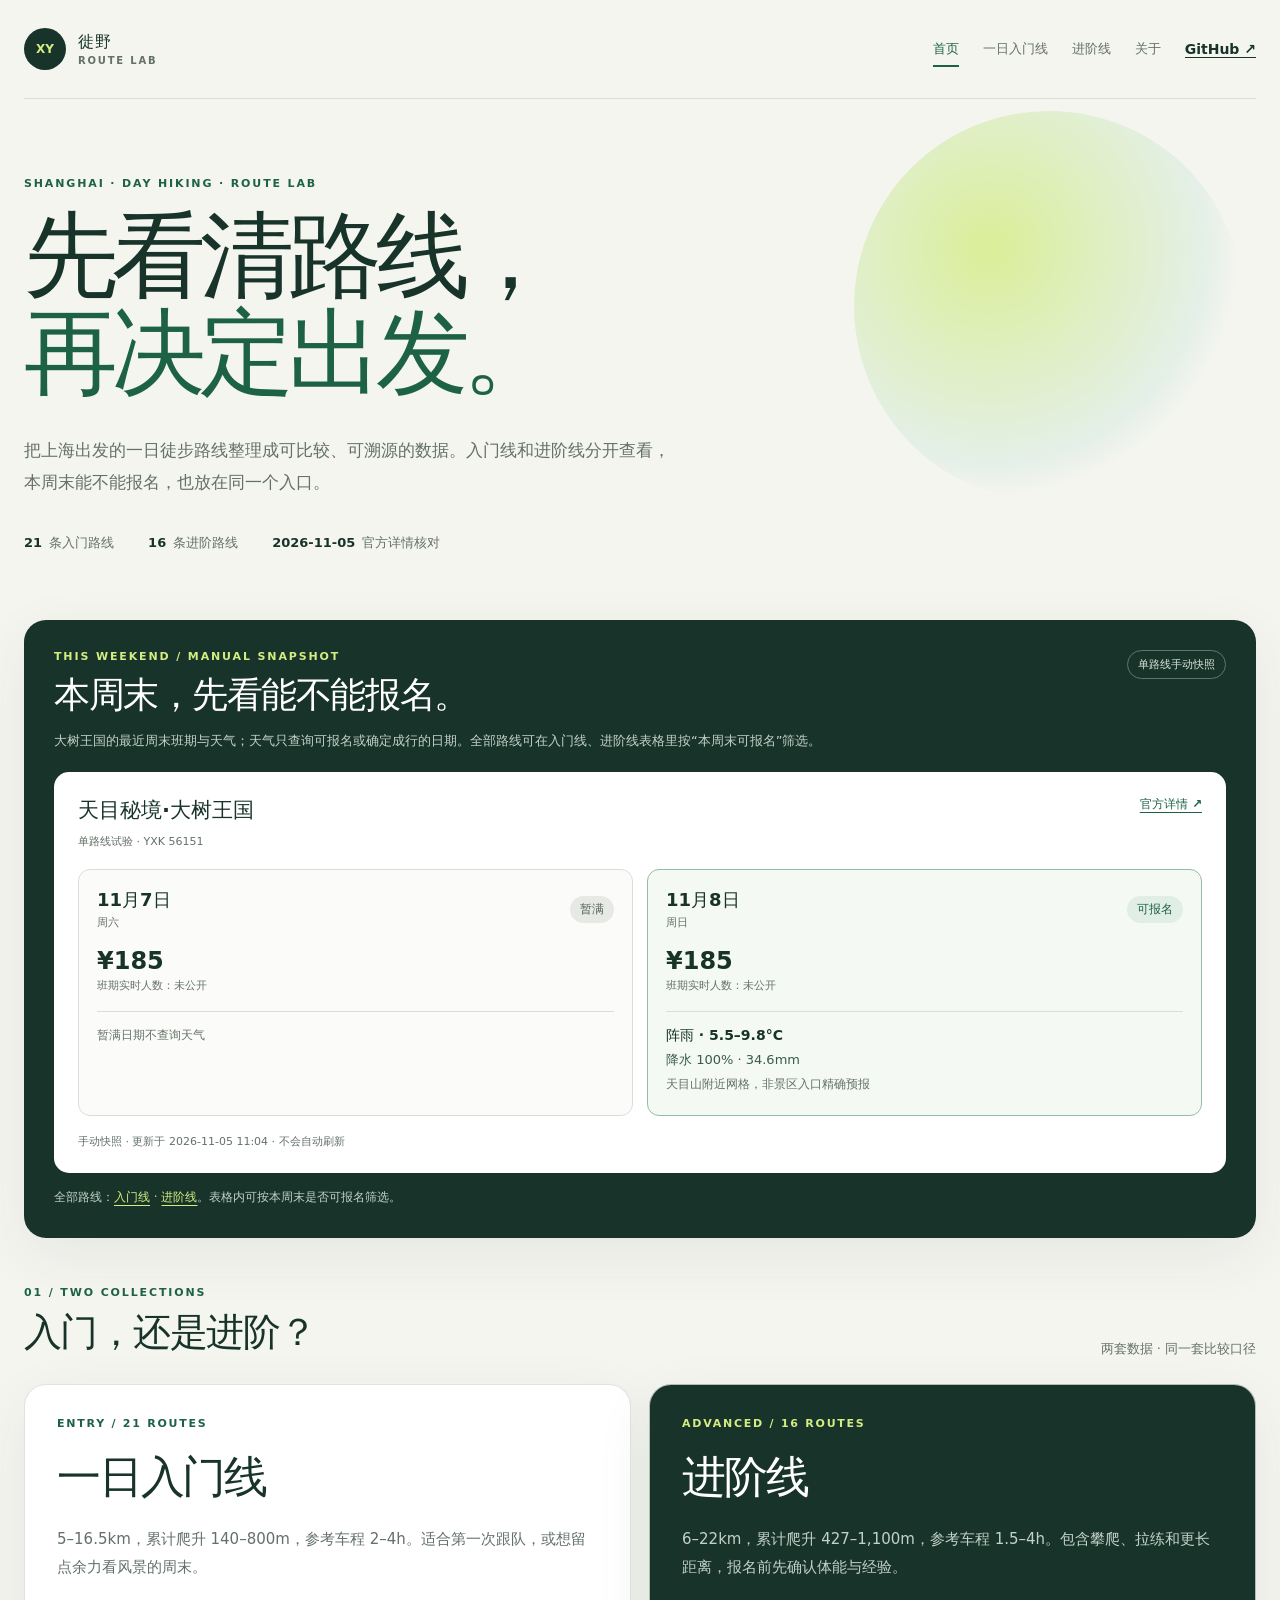
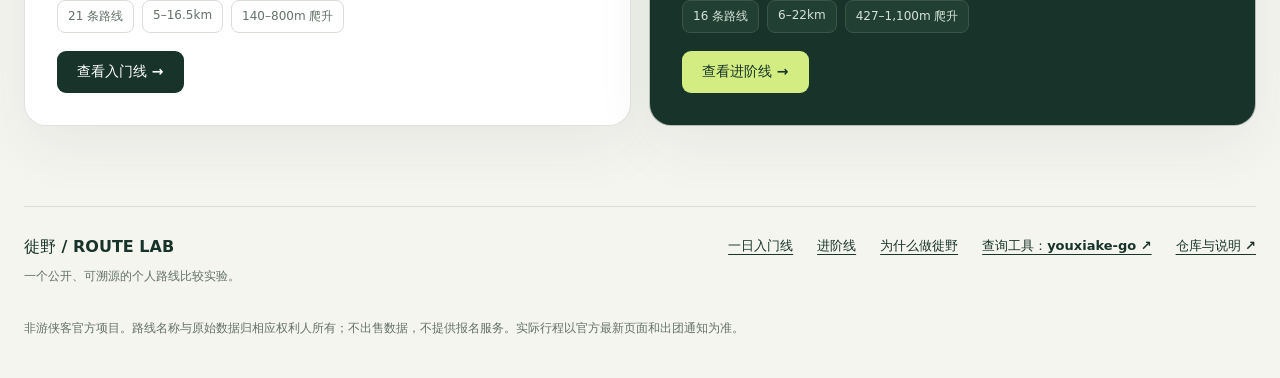
==== commit 71ac6ace: "Fix GitHub Pages weather column cache mismatch - Version stylesheet and script URLs for v1.0.1  - Re" ====
--- a/index.html
+++ b/index.html
@@ -6,8 +6,8 @@
   <meta name="description" content="徙野：把上海出发的一日徒步路线整理成可比较、可溯源的数据，入门线与进阶线分开查看，并标注本周末能否报名。">
   <title>徙野 · 上海一日徒步路线对照</title>
   <link rel="icon" href="./favicon.svg" type="image/svg+xml">
-  <link rel="stylesheet" href="./style.css">
-  <script src="./weekend.js" defer></script>
+  <link rel="stylesheet" href="./style.css?v=1.0.1">
+  <script src="./weekend.js?v=1.0.1" defer></script>
 </head>
 <body>
   <main class="page-shell">
--- a/style.css
+++ b/style.css
@@ -41,6 +41,11 @@
 .hero-meta { display: flex; flex-wrap: wrap; gap: 12px 34px; color: var(--muted); font-size: 13px; }
 .hero-meta span { display: flex; align-items: baseline; gap: 7px; }
 .hero-meta strong { color: var(--ink); font-weight: 700; }
+.hero.hero-compact { padding: 44px 0 36px; }
+.hero-compact .hero-copy { margin: 0 0 24px; }
+.subpage-hero.compact { padding: 44px 0 32px; }
+.subpage-hero.compact .hero-copy { margin: 0 0 24px; }
+h1.table-title { max-width: none; margin: 0; font-size: clamp(28px, 3vw, 40px); line-height: 1.1; letter-spacing: -.04em; }
 
 .weekend-preview { margin-bottom: 28px; padding: 30px; border-radius: 22px; background: var(--ink); color: white; box-shadow: var(--shadow); }
 .weekend-heading { display: flex; justify-content: space-between; align-items: start; gap: 20px; }
@@ -105,7 +110,7 @@
 
 .table-wrap { overflow-x: auto; border: 1px solid var(--line); border-radius: 12px; outline: none; }
 table { width: 100%; min-width: 880px; border-collapse: collapse; text-align: left; }
-table.weekend-table { min-width: 1000px; }
+table.weekend-table { min-width: 1100px; }
 th { padding: 14px 18px; background: #f0f3ed; color: var(--muted); font-size: 11px; letter-spacing: .06em; font-weight: 750; }
 td { padding: 18px; border-top: 1px solid #e8ebe5; vertical-align: middle; font-size: 14px; }
 tbody tr { transition: background .15s ease; }
@@ -129,6 +134,10 @@
 .weekend-status.is-unavailable { background: #f1e7d7; color: #8a5a2b; }
 .weekend-price { color: var(--muted); font-size: 11px; }
 .weekend-none { color: #8a948d; font-size: 12px; white-space: nowrap; }
+.weather-cell { min-width: 96px; }
+.weather-location { display: block; margin-bottom: 4px; color: var(--muted); font-size: 12px; }
+.weather-link { color: var(--green); font-size: 12px; font-weight: 700; white-space: nowrap; }
+.weather-none { color: #8a948d; font-size: 12px; }
 .empty-state { padding: 38px 20px; text-align: center; color: var(--muted); }
 
 .notes { display: grid; grid-template-columns: .9fr 1.4fr; gap: 70px; padding: 90px 4px; }
@@ -187,6 +196,8 @@
   .credit-box .primary-link { display: inline-block; margin-top: 22px; }
   .placeholder { min-height: 480px; padding: 55px 8px; }
   .hero { padding: 52px 0 44px; }
+  .hero.hero-compact { padding: 36px 0 28px; }
+  .subpage-hero.compact { padding: 36px 0 28px; }
   .hero::after { width: 240px; height: 240px; right: -100px; }
   .hero-copy { font-size: 15px; }
   .hero-meta { display: grid; gap: 10px; }
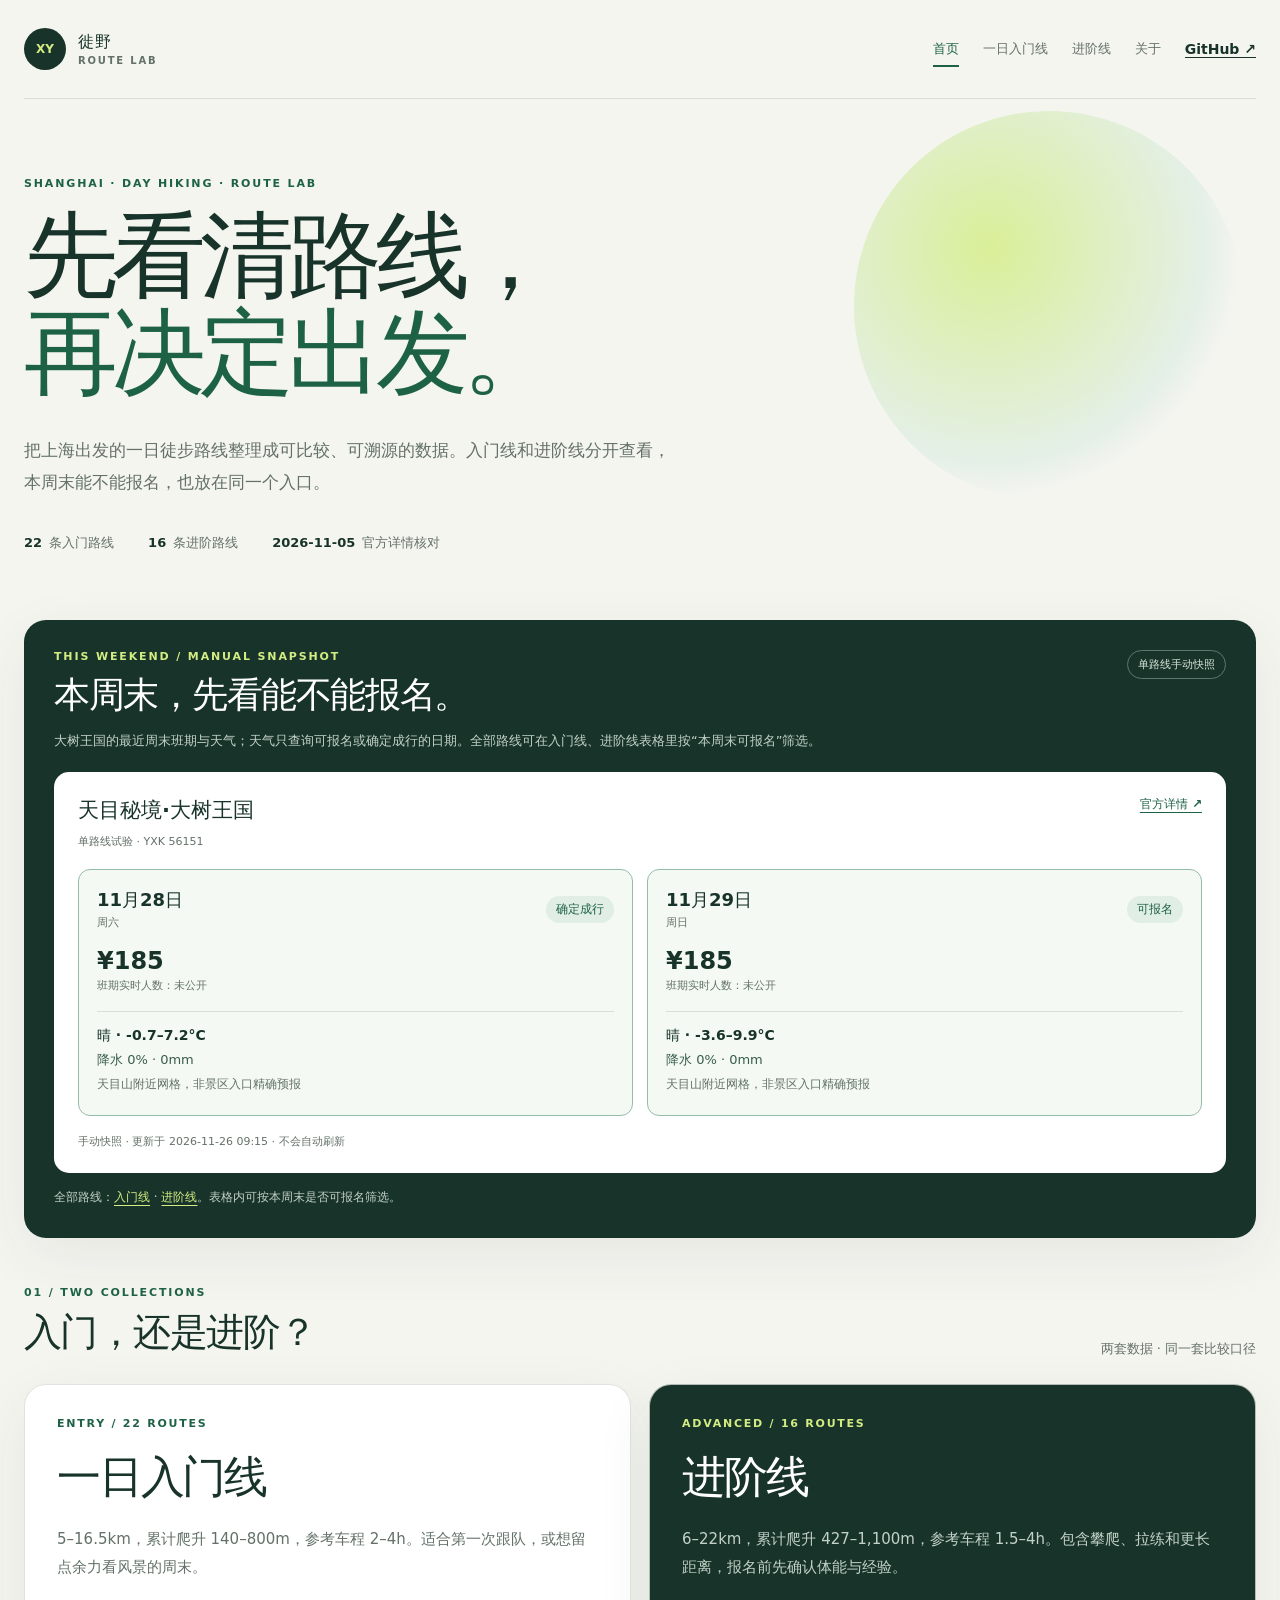
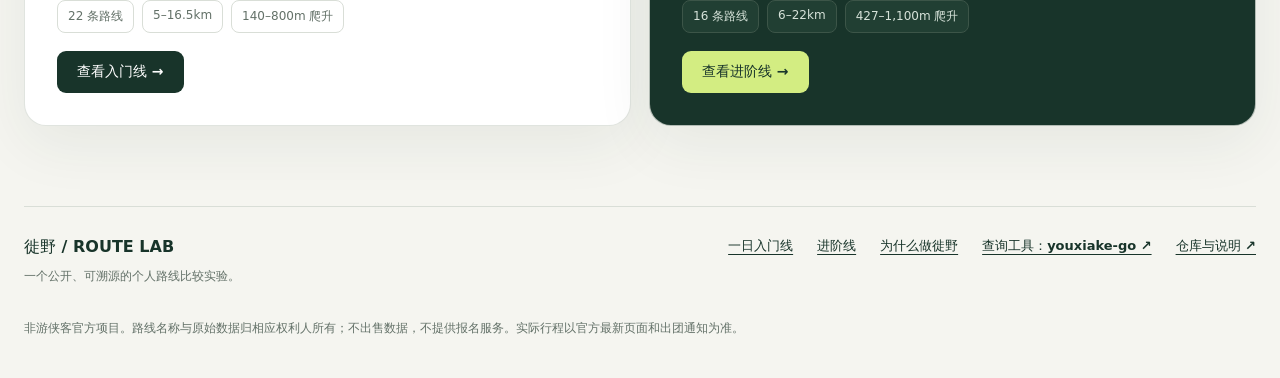
==== commit 443ac950: "Add route 64717 Xinchang Nineteen Peaks (v1.1.0)" ====
--- a/index.html
+++ b/index.html
@@ -30,7 +30,7 @@
       <h1>先看清路线，<br><em>再决定出发。</em></h1>
       <p class="hero-copy">把上海出发的一日徒步路线整理成可比较、可溯源的数据。入门线和进阶线分开查看，本周末能不能报名，也放在同一个入口。</p>
       <div class="hero-meta" aria-label="数据集摘要">
-        <span><strong>21</strong> 条入门路线</span>
+        <span><strong>22</strong> 条入门路线</span>
         <span><strong>16</strong> 条进阶路线</span>
         <span><strong>2026-11-05</strong> 官方详情核对</span>
       </div>
@@ -63,11 +63,11 @@
 
       <div class="family-grid">
         <article class="family-card">
-          <p class="family-label">ENTRY / 21 ROUTES</p>
+          <p class="family-label">ENTRY / 22 ROUTES</p>
           <h3>一日入门线</h3>
           <p class="family-copy">5–16.5km，累计爬升 140–800m，参考车程 2–4h。适合第一次跟队，或想留点余力看风景的周末。</p>
           <ul class="family-facts" aria-label="入门线数据摘要">
-            <li>21 条路线</li>
+            <li>22 条路线</li>
             <li>5–16.5km</li>
             <li>140–800m 爬升</li>
           </ul>
